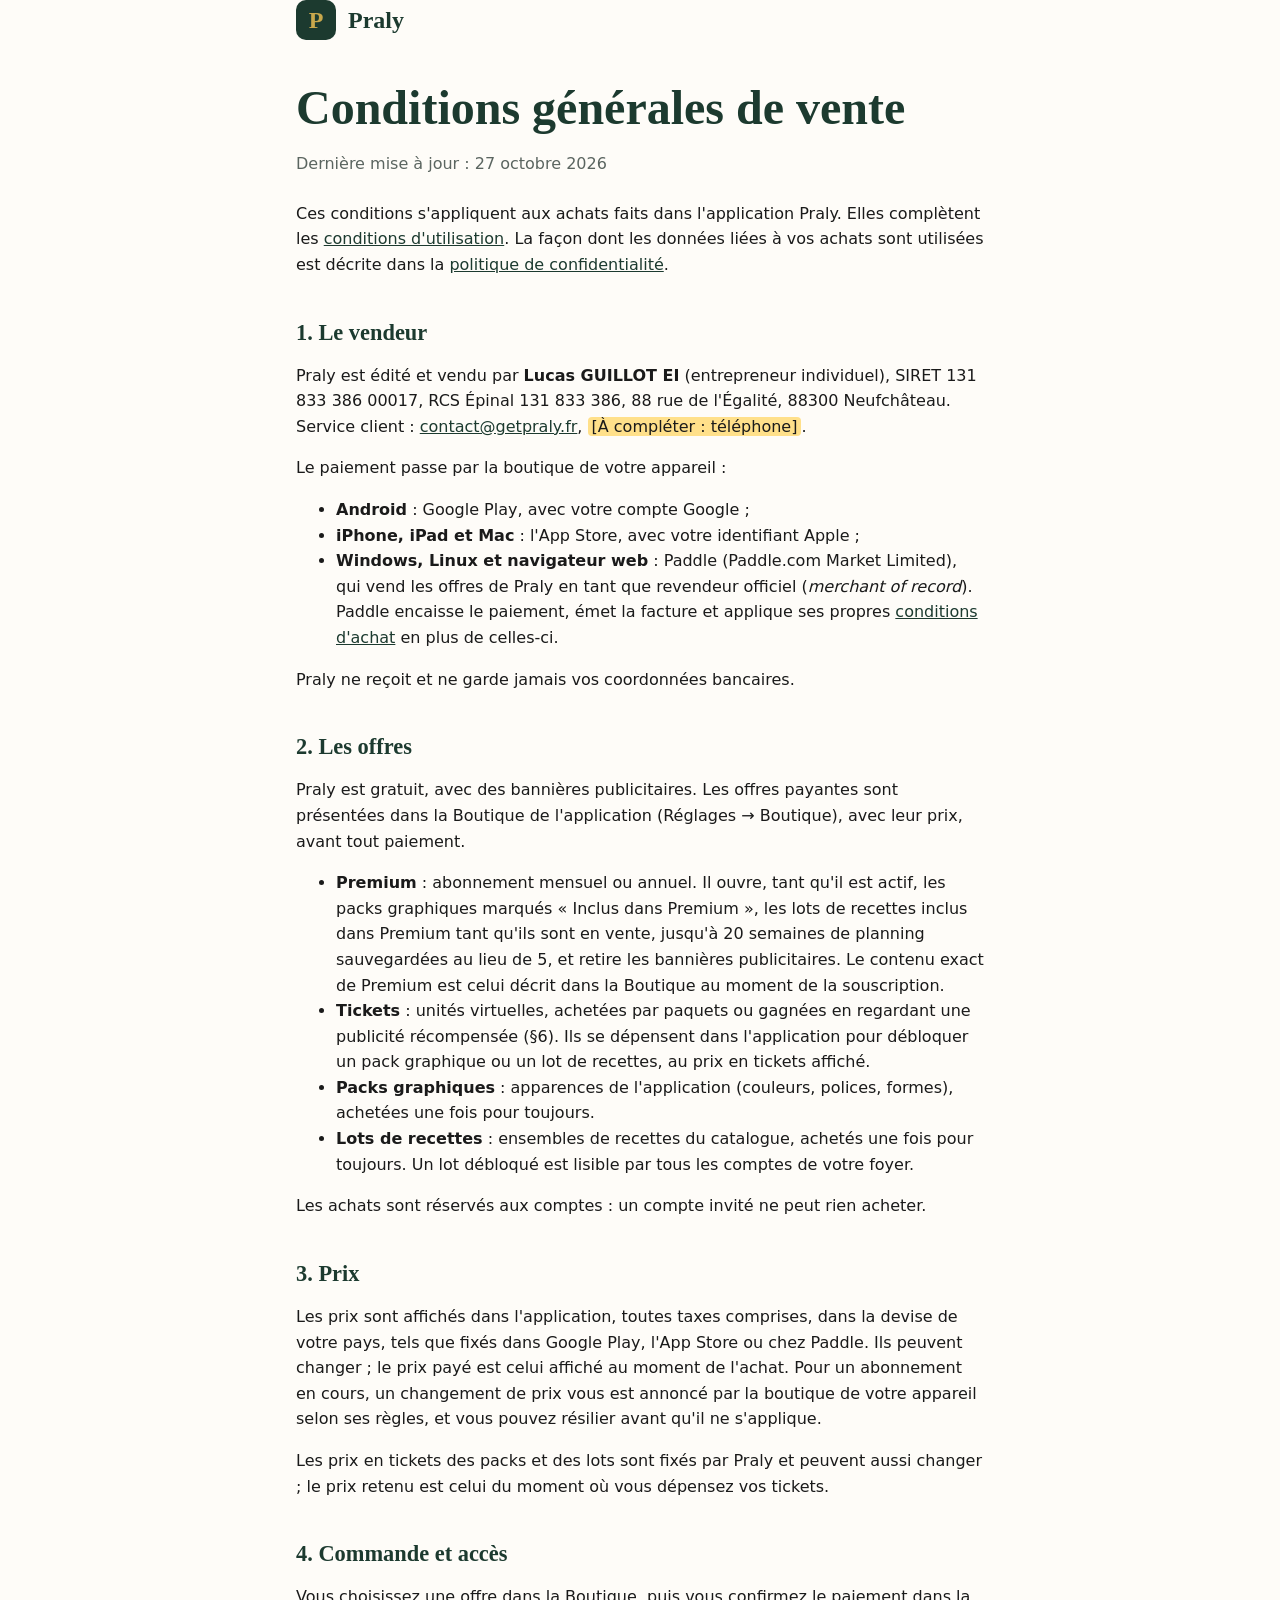
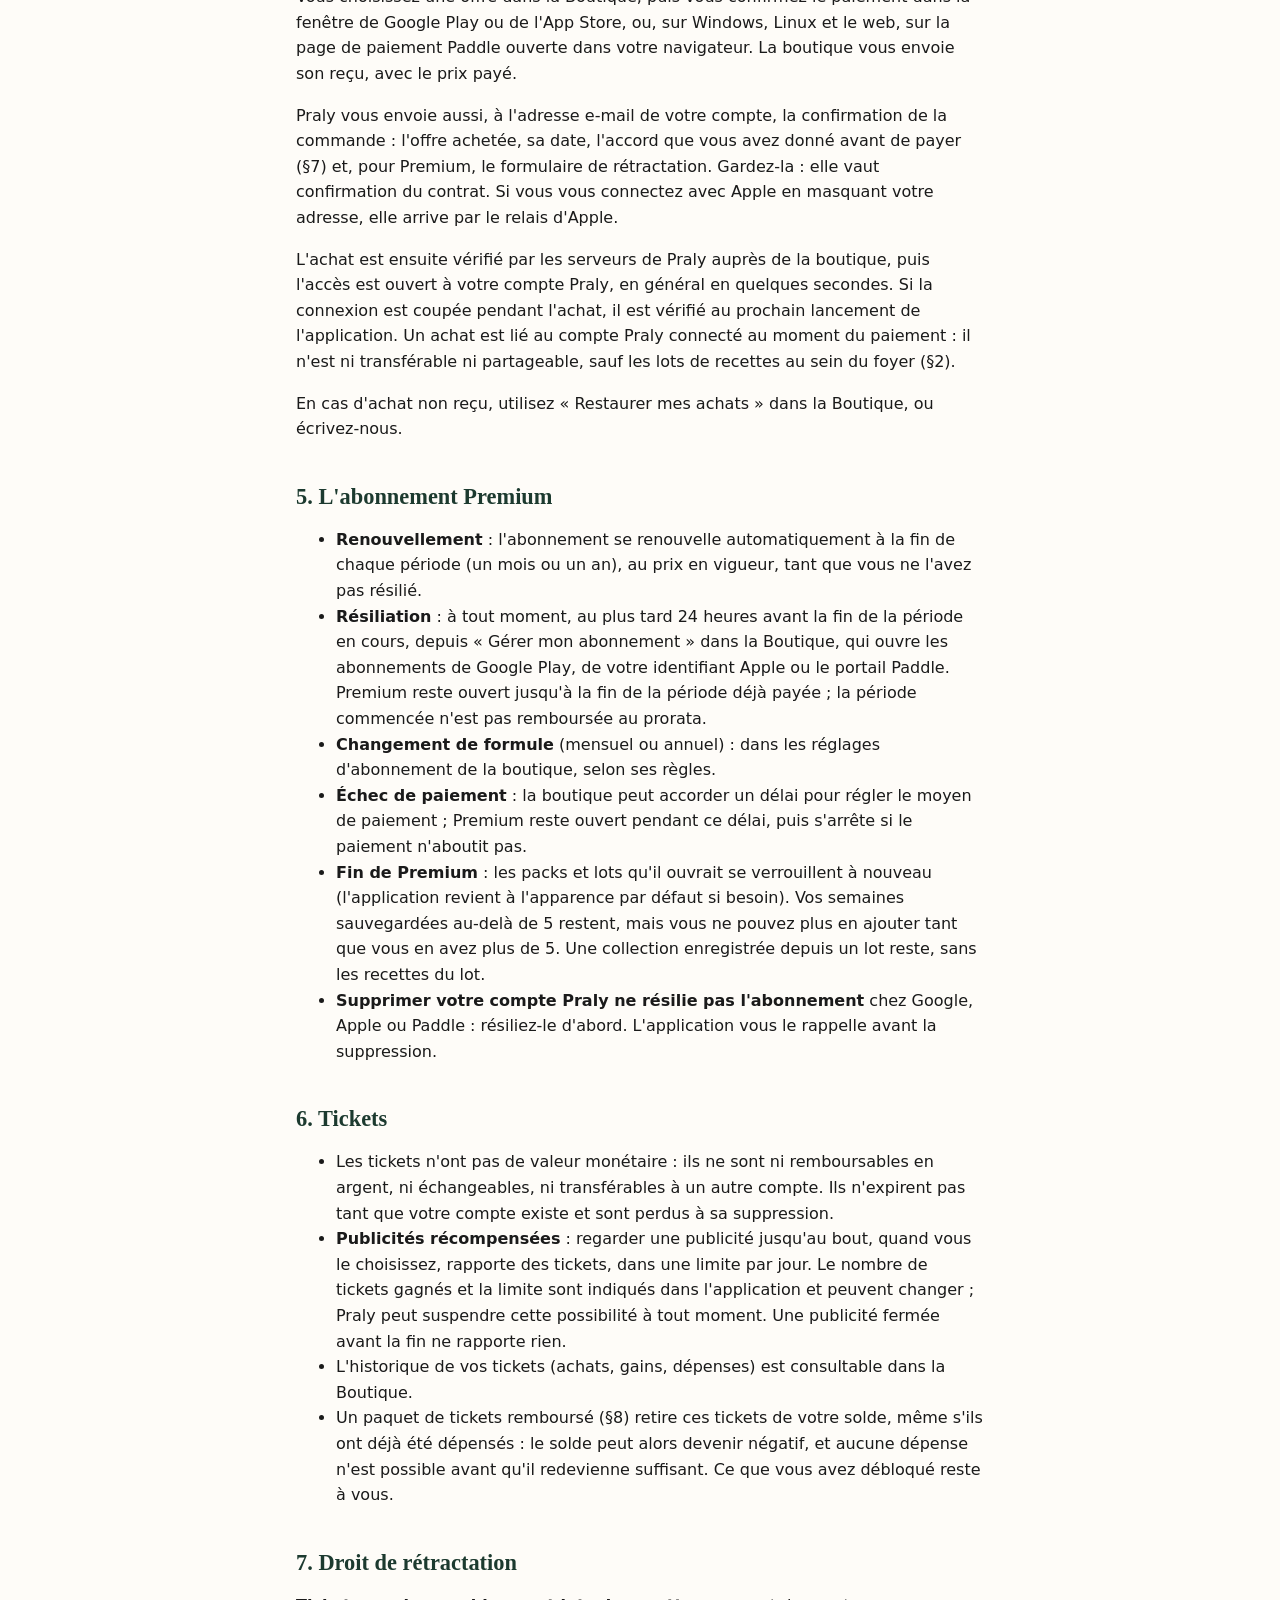
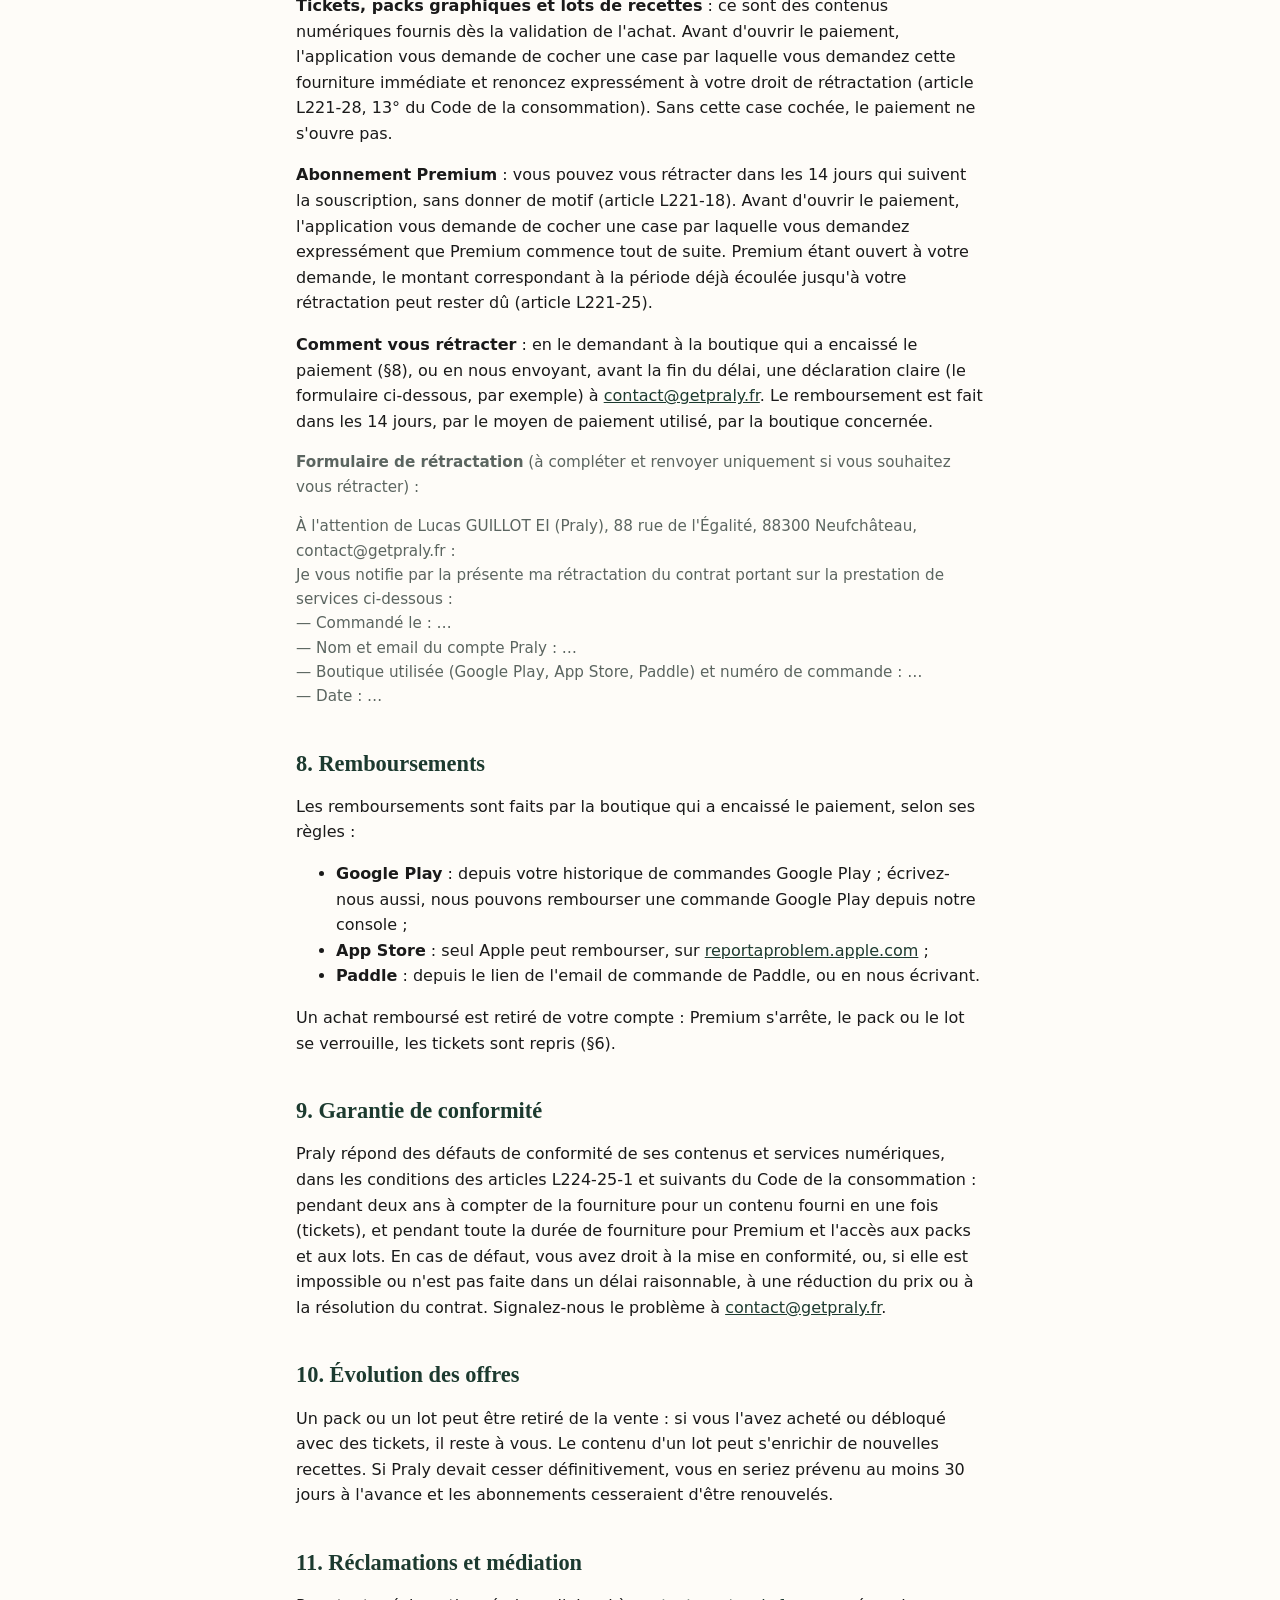
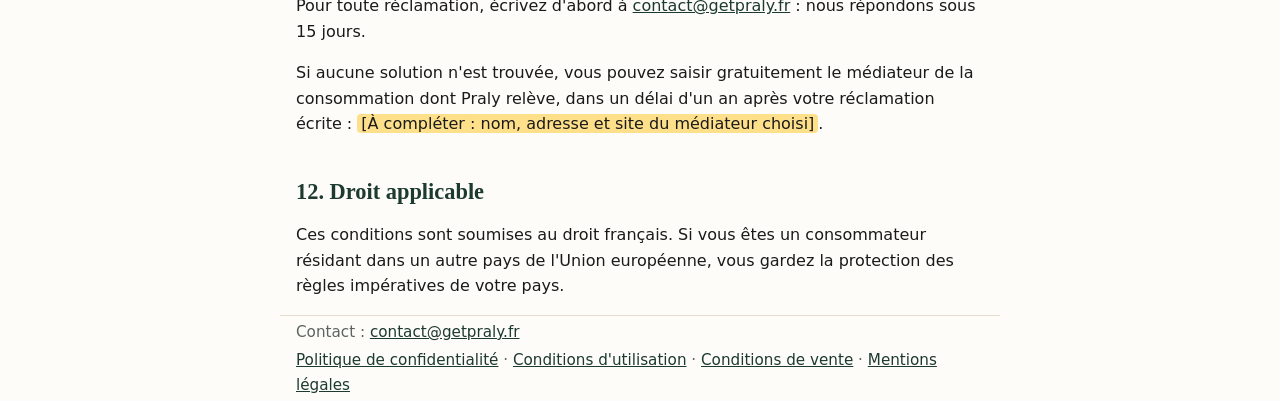
==== conditions-de-vente/index.html @ 18675dee "Conditions de vente, confidentialité et mentions légales à jour ; robots.txt et sitemap - Conditions" ====
<!doctype html>
<html lang="fr">
<head>
  <meta charset="utf-8">
  <meta name="viewport" content="width=device-width, initial-scale=1">
  <title>Conditions de vente · Praly</title>
  <meta name="description" content="Conditions générales de vente des offres payantes de l'application Praly : Premium, tickets, packs graphiques et lots de recettes.">
  <meta name="theme-color" content="#1C3A2F">
  <link rel="canonical" href="https://getpraly.fr/conditions-de-vente/">
  <link rel="icon" href="/favicon.svg" type="image/svg+xml">
  <link rel="stylesheet" href="/styles.css">
</head>
<body class="doc">
  <header class="wrap">
    <a class="logo" href="/"><span class="logo-mark">P</span>Praly</a>
  </header>

  <main class="wrap">
    <h1>Conditions générales de vente</h1>
    <p class="updated">Dernière mise à jour : 27 octobre 2026</p>

    <p>Ces conditions s'appliquent aux achats faits dans l'application Praly. Elles complètent les <a href="/conditions/">conditions d'utilisation</a>. La façon dont les données liées à vos achats sont utilisées est décrite dans la <a href="/confidentialite/">politique de confidentialité</a>.</p>

    <h2>1. Le vendeur</h2>
    <p>Praly est édité et vendu par <strong>Lucas GUILLOT EI</strong> (entrepreneur individuel), SIRET 131 833 386 00017, RCS Épinal 131 833 386, 88 rue de l'Égalité, 88300 Neufchâteau. Service client : <a href="mailto:contact@getpraly.fr">contact@getpraly.fr</a>, <mark class="todo">[À compléter : téléphone]</mark>.</p>
    <p>Le paiement passe par la boutique de votre appareil :</p>
    <ul>
      <li><strong>Android</strong> : Google Play, avec votre compte Google ;</li>
      <li><strong>iPhone, iPad et Mac</strong> : l'App Store, avec votre identifiant Apple ;</li>
      <li><strong>Windows, Linux et navigateur web</strong> : Paddle (Paddle.com Market Limited), qui vend les offres de Praly en tant que revendeur officiel (<em>merchant of record</em>). Paddle encaisse le paiement, émet la facture et applique ses propres <a href="https://www.paddle.com/legal/checkout-buyer-terms">conditions d'achat</a> en plus de celles-ci.</li>
    </ul>
    <p>Praly ne reçoit et ne garde jamais vos coordonnées bancaires.</p>

    <h2>2. Les offres</h2>
    <p>Praly est gratuit, avec des bannières publicitaires. Les offres payantes sont présentées dans la Boutique de l'application (Réglages → Boutique), avec leur prix, avant tout paiement.</p>
    <ul>
      <li><strong>Premium</strong> : abonnement mensuel ou annuel. Il ouvre, tant qu'il est actif, les packs graphiques marqués « Inclus dans Premium », les lots de recettes inclus dans Premium tant qu'ils sont en vente, jusqu'à 20 semaines de planning sauvegardées au lieu de 5, et retire les bannières publicitaires. Le contenu exact de Premium est celui décrit dans la Boutique au moment de la souscription.</li>
      <li><strong>Tickets</strong> : unités virtuelles, achetées par paquets ou gagnées en regardant une publicité récompensée (§6). Ils se dépensent dans l'application pour débloquer un pack graphique ou un lot de recettes, au prix en tickets affiché.</li>
      <li><strong>Packs graphiques</strong> : apparences de l'application (couleurs, polices, formes), achetées une fois pour toujours.</li>
      <li><strong>Lots de recettes</strong> : ensembles de recettes du catalogue, achetés une fois pour toujours. Un lot débloqué est lisible par tous les comptes de votre foyer.</li>
    </ul>
    <p>Les achats sont réservés aux comptes : un compte invité ne peut rien acheter.</p>

    <h2>3. Prix</h2>
    <p>Les prix sont affichés dans l'application, toutes taxes comprises, dans la devise de votre pays, tels que fixés dans Google Play, l'App Store ou chez Paddle. Ils peuvent changer ; le prix payé est celui affiché au moment de l'achat. Pour un abonnement en cours, un changement de prix vous est annoncé par la boutique de votre appareil selon ses règles, et vous pouvez résilier avant qu'il ne s'applique.</p>
    <p>Les prix en tickets des packs et des lots sont fixés par Praly et peuvent aussi changer ; le prix retenu est celui du moment où vous dépensez vos tickets.</p>

    <h2>4. Commande et accès</h2>
    <p>Vous choisissez une offre dans la Boutique, puis vous confirmez le paiement dans la fenêtre de Google Play ou de l'App Store, ou, sur Windows, Linux et le web, sur la page de paiement Paddle ouverte dans votre navigateur. La boutique vous envoie son reçu, avec le prix payé.</p>
    <p>Praly vous envoie aussi, à l'adresse e-mail de votre compte, la confirmation de la commande : l'offre achetée, sa date, l'accord que vous avez donné avant de payer (§7) et, pour Premium, le formulaire de rétractation. Gardez-la : elle vaut confirmation du contrat. Si vous vous connectez avec Apple en masquant votre adresse, elle arrive par le relais d'Apple.</p>
    <p>L'achat est ensuite vérifié par les serveurs de Praly auprès de la boutique, puis l'accès est ouvert à votre compte Praly, en général en quelques secondes. Si la connexion est coupée pendant l'achat, il est vérifié au prochain lancement de l'application. Un achat est lié au compte Praly connecté au moment du paiement : il n'est ni transférable ni partageable, sauf les lots de recettes au sein du foyer (§2).</p>
    <p>En cas d'achat non reçu, utilisez « Restaurer mes achats » dans la Boutique, ou écrivez-nous.</p>

    <h2>5. L'abonnement Premium</h2>
    <ul>
      <li><strong>Renouvellement</strong> : l'abonnement se renouvelle automatiquement à la fin de chaque période (un mois ou un an), au prix en vigueur, tant que vous ne l'avez pas résilié.</li>
      <li><strong>Résiliation</strong> : à tout moment, au plus tard 24 heures avant la fin de la période en cours, depuis « Gérer mon abonnement » dans la Boutique, qui ouvre les abonnements de Google Play, de votre identifiant Apple ou le portail Paddle. Premium reste ouvert jusqu'à la fin de la période déjà payée ; la période commencée n'est pas remboursée au prorata.</li>
      <li><strong>Changement de formule</strong> (mensuel ou annuel) : dans les réglages d'abonnement de la boutique, selon ses règles.</li>
      <li><strong>Échec de paiement</strong> : la boutique peut accorder un délai pour régler le moyen de paiement ; Premium reste ouvert pendant ce délai, puis s'arrête si le paiement n'aboutit pas.</li>
      <li><strong>Fin de Premium</strong> : les packs et lots qu'il ouvrait se verrouillent à nouveau (l'application revient à l'apparence par défaut si besoin). Vos semaines sauvegardées au-delà de 5 restent, mais vous ne pouvez plus en ajouter tant que vous en avez plus de 5. Une collection enregistrée depuis un lot reste, sans les recettes du lot.</li>
      <li><strong>Supprimer votre compte Praly ne résilie pas l'abonnement</strong> chez Google, Apple ou Paddle : résiliez-le d'abord. L'application vous le rappelle avant la suppression.</li>
    </ul>

    <h2>6. Tickets</h2>
    <ul>
      <li>Les tickets n'ont pas de valeur monétaire : ils ne sont ni remboursables en argent, ni échangeables, ni transférables à un autre compte. Ils n'expirent pas tant que votre compte existe et sont perdus à sa suppression.</li>
      <li><strong>Publicités récompensées</strong> : regarder une publicité jusqu'au bout, quand vous le choisissez, rapporte des tickets, dans une limite par jour. Le nombre de tickets gagnés et la limite sont indiqués dans l'application et peuvent changer ; Praly peut suspendre cette possibilité à tout moment. Une publicité fermée avant la fin ne rapporte rien.</li>
      <li>L'historique de vos tickets (achats, gains, dépenses) est consultable dans la Boutique.</li>
      <li>Un paquet de tickets remboursé (§8) retire ces tickets de votre solde, même s'ils ont déjà été dépensés : le solde peut alors devenir négatif, et aucune dépense n'est possible avant qu'il redevienne suffisant. Ce que vous avez débloqué reste à vous.</li>
    </ul>

    <h2>7. Droit de rétractation</h2>
    <p><strong>Tickets, packs graphiques et lots de recettes</strong> : ce sont des contenus numériques fournis dès la validation de l'achat. Avant d'ouvrir le paiement, l'application vous demande de cocher une case par laquelle vous demandez cette fourniture immédiate et renoncez expressément à votre droit de rétractation (article L221-28, 13° du Code de la consommation). Sans cette case cochée, le paiement ne s'ouvre pas.</p>
    <p><strong>Abonnement Premium</strong> : vous pouvez vous rétracter dans les 14 jours qui suivent la souscription, sans donner de motif (article L221-18). Avant d'ouvrir le paiement, l'application vous demande de cocher une case par laquelle vous demandez expressément que Premium commence tout de suite. Premium étant ouvert à votre demande, le montant correspondant à la période déjà écoulée jusqu'à votre rétractation peut rester dû (article L221-25).</p>
    <p><strong>Comment vous rétracter</strong> : en le demandant à la boutique qui a encaissé le paiement (§8), ou en nous envoyant, avant la fin du délai, une déclaration claire (le formulaire ci-dessous, par exemple) à <a href="mailto:contact@getpraly.fr">contact@getpraly.fr</a>. Le remboursement est fait dans les 14 jours, par le moyen de paiement utilisé, par la boutique concernée.</p>
    <div class="note">
      <p><strong>Formulaire de rétractation</strong> (à compléter et renvoyer uniquement si vous souhaitez vous rétracter) :</p>
      <p>À l'attention de Lucas GUILLOT EI (Praly), 88 rue de l'Égalité, 88300 Neufchâteau, contact@getpraly.fr :<br>
        Je vous notifie par la présente ma rétractation du contrat portant sur la prestation de services ci-dessous :<br>
        — Commandé le : …<br>
        — Nom et email du compte Praly : …<br>
        — Boutique utilisée (Google Play, App Store, Paddle) et numéro de commande : …<br>
        — Date : …</p>
    </div>

    <h2>8. Remboursements</h2>
    <p>Les remboursements sont faits par la boutique qui a encaissé le paiement, selon ses règles :</p>
    <ul>
      <li><strong>Google Play</strong> : depuis votre historique de commandes Google Play ; écrivez-nous aussi, nous pouvons rembourser une commande Google Play depuis notre console ;</li>
      <li><strong>App Store</strong> : seul Apple peut rembourser, sur <a href="https://reportaproblem.apple.com">reportaproblem.apple.com</a> ;</li>
      <li><strong>Paddle</strong> : depuis le lien de l'email de commande de Paddle, ou en nous écrivant.</li>
    </ul>
    <p>Un achat remboursé est retiré de votre compte : Premium s'arrête, le pack ou le lot se verrouille, les tickets sont repris (§6).</p>

    <h2>9. Garantie de conformité</h2>
    <p>Praly répond des défauts de conformité de ses contenus et services numériques, dans les conditions des articles L224-25-1 et suivants du Code de la consommation : pendant deux ans à compter de la fourniture pour un contenu fourni en une fois (tickets), et pendant toute la durée de fourniture pour Premium et l'accès aux packs et aux lots. En cas de défaut, vous avez droit à la mise en conformité, ou, si elle est impossible ou n'est pas faite dans un délai raisonnable, à une réduction du prix ou à la résolution du contrat. Signalez-nous le problème à <a href="mailto:contact@getpraly.fr">contact@getpraly.fr</a>.</p>

    <h2>10. Évolution des offres</h2>
    <p>Un pack ou un lot peut être retiré de la vente : si vous l'avez acheté ou débloqué avec des tickets, il reste à vous. Le contenu d'un lot peut s'enrichir de nouvelles recettes. Si Praly devait cesser définitivement, vous en seriez prévenu au moins 30 jours à l'avance et les abonnements cesseraient d'être renouvelés.</p>

    <h2>11. Réclamations et médiation</h2>
    <p>Pour toute réclamation, écrivez d'abord à <a href="mailto:contact@getpraly.fr">contact@getpraly.fr</a> : nous répondons sous 15 jours.</p>
    <p>Si aucune solution n'est trouvée, vous pouvez saisir gratuitement le médiateur de la consommation dont Praly relève, dans un délai d'un an après votre réclamation écrite : <mark class="todo">[À compléter : nom, adresse et site du médiateur choisi]</mark>.</p>

    <h2>12. Droit applicable</h2>
    <p>Ces conditions sont soumises au droit français. Si vous êtes un consommateur résidant dans un autre pays de l'Union européenne, vous gardez la protection des règles impératives de votre pays.</p>
  </main>

  <footer class="wrap">
    <p>Contact : <a href="mailto:contact@getpraly.fr">contact@getpraly.fr</a></p>
    <p><a href="/confidentialite/">Politique de confidentialité</a> · <a href="/conditions/">Conditions d'utilisation</a> · <a href="/conditions-de-vente/">Conditions de vente</a> · <a href="/mentions-legales/">Mentions légales</a></p>
  </footer>
</body>
</html>
---- styles.css ----
/* Styles communs du site. Aucune ressource externe : le site ne transmet
   l'adresse IP des visiteurs à aucun tiers (hors hébergeur). */
:root {
  --bg: #FEFCF8;
  --text: #1A1A1A;
  --muted: #5B6560;
  --primary: #1C3A2F;
  --accent: #C9A84C;
  --card: #F4EFE3;
  --border: #E6DFCF;
}
@media (prefers-color-scheme: dark) {
  :root {
    --bg: #1A2620;
    --text: #F0F0F0;
    --muted: #A9B5AE;
    --primary: #8FBF9F;
    --accent: #E0C878;
    --card: #223129;
    --border: #2F4237;
  }
}
* { box-sizing: border-box; }
html { -webkit-text-size-adjust: 100%; }
body {
  margin: 0;
  background: var(--bg);
  color: var(--text);
  font-family: system-ui, -apple-system, "Segoe UI", Roboto, sans-serif;
  line-height: 1.6;
  overflow-wrap: break-word;
}
a { color: var(--primary); }
.wrap { max-width: 720px; margin: 0 auto; padding: 0 16px; }
header { padding: 32px 0 0; }
.logo {
  display: inline-flex; align-items: center; gap: 12px;
  font-family: Georgia, "Times New Roman", serif;
  font-size: 1.5rem; font-weight: 700; color: var(--primary);
  text-decoration: none;
}
.logo-mark {
  width: 40px; height: 40px; border-radius: 10px;
  display: grid; place-items: center;
  background: #1C3A2F; color: #C9A84C;
}
main { padding: 64px 0 48px; }
h1, h2 { font-family: Georgia, "Times New Roman", serif; color: var(--primary); }
h1 { font-size: clamp(2rem, 6vw, 3rem); line-height: 1.15; margin: 0 0 16px; }
h2 { font-size: 1.4rem; line-height: 1.3; margin: 40px 0 12px; }
h3 { font-size: 1.05rem; margin: 24px 0 8px; }
.lead { font-size: 1.15rem; color: var(--muted); margin: 0 0 32px; }
.badge {
  display: inline-block; padding: 6px 14px; border-radius: 999px;
  border: 1px solid var(--accent); font-size: .95rem;
}
ul.features { list-style: none; padding: 0; margin: 48px 0 0; display: grid; gap: 12px; }
ul.features li {
  background: var(--card); border: 1px solid var(--border);
  border-radius: 12px; padding: 16px 20px;
}
ul.features strong { color: var(--primary); }
.doc main { padding-top: 40px; }
.doc .updated { color: var(--muted); margin: 0 0 24px; }
.table-scroll { overflow-x: auto; }
table { border-collapse: collapse; width: 100%; font-size: .95rem; }
th, td { text-align: left; vertical-align: top; padding: 10px 12px; border-bottom: 1px solid var(--border); }
th { color: var(--primary); }
footer {
  border-top: 1px solid var(--border);
  padding: 24px 0 40px; color: var(--muted); font-size: .95rem;
}
footer p { margin: 4px 0; }
.note { color: var(--muted); font-size: .95rem; }
/* Brouillon : information encore à fournir, à retirer avant la mise en ligne. */
mark.todo { background: #FFE08A; color: #1A1A1A; padding: 0 4px; border-radius: 4px; }
.invite-code {
  display: flex; flex-wrap: wrap; align-items: center; gap: 12px;
  background: var(--card); border: 1px solid var(--border);
  border-radius: 12px; padding: 16px 20px;
}
.invite-code code {
  font-size: clamp(1.3rem, 6vw, 1.8rem); letter-spacing: .08em;
  color: var(--primary); user-select: all;
}
.button {
  display: inline-block; padding: 12px 24px; border-radius: 999px;
  background: var(--primary); color: var(--bg); border: 1px solid var(--primary);
  font: inherit; font-weight: 600; text-decoration: none; cursor: pointer;
}
.button.secondary { background: transparent; color: var(--primary); padding: 8px 16px; }
.stores { display: flex; flex-wrap: wrap; gap: 12px; }
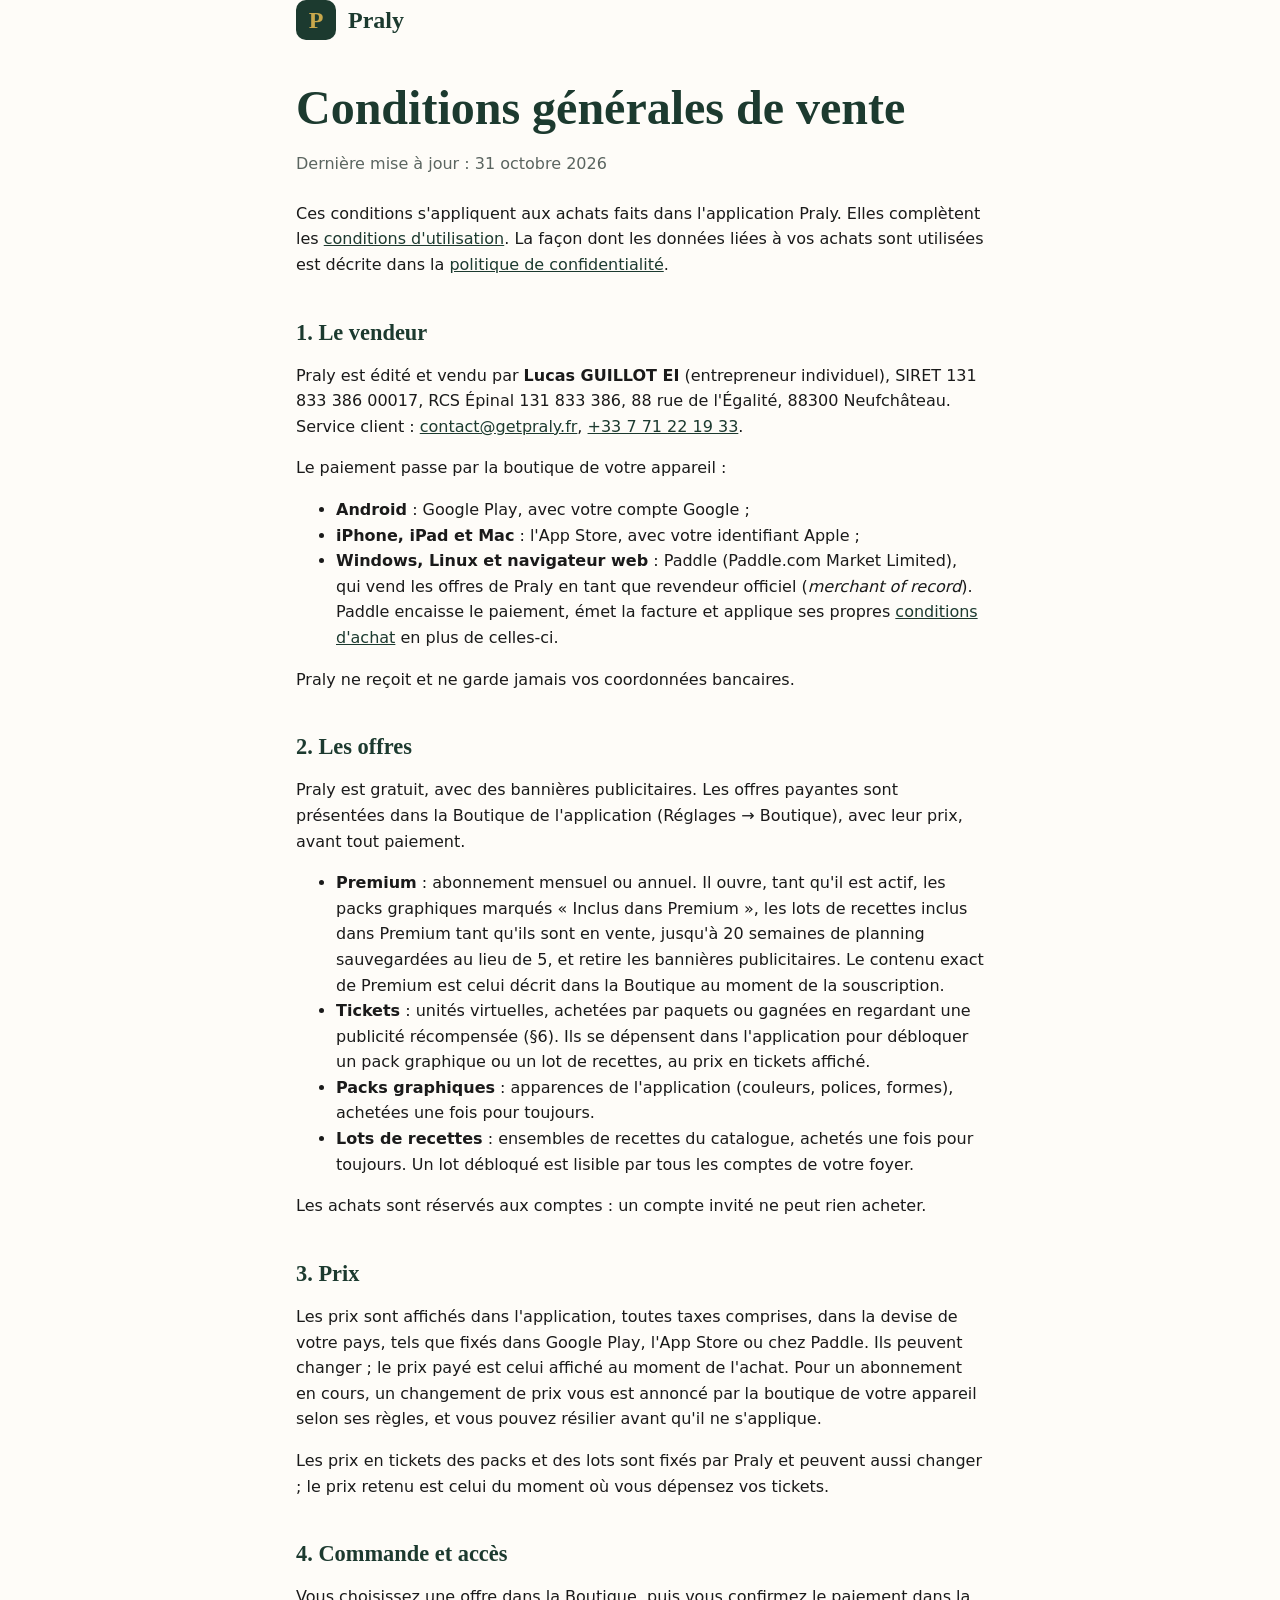
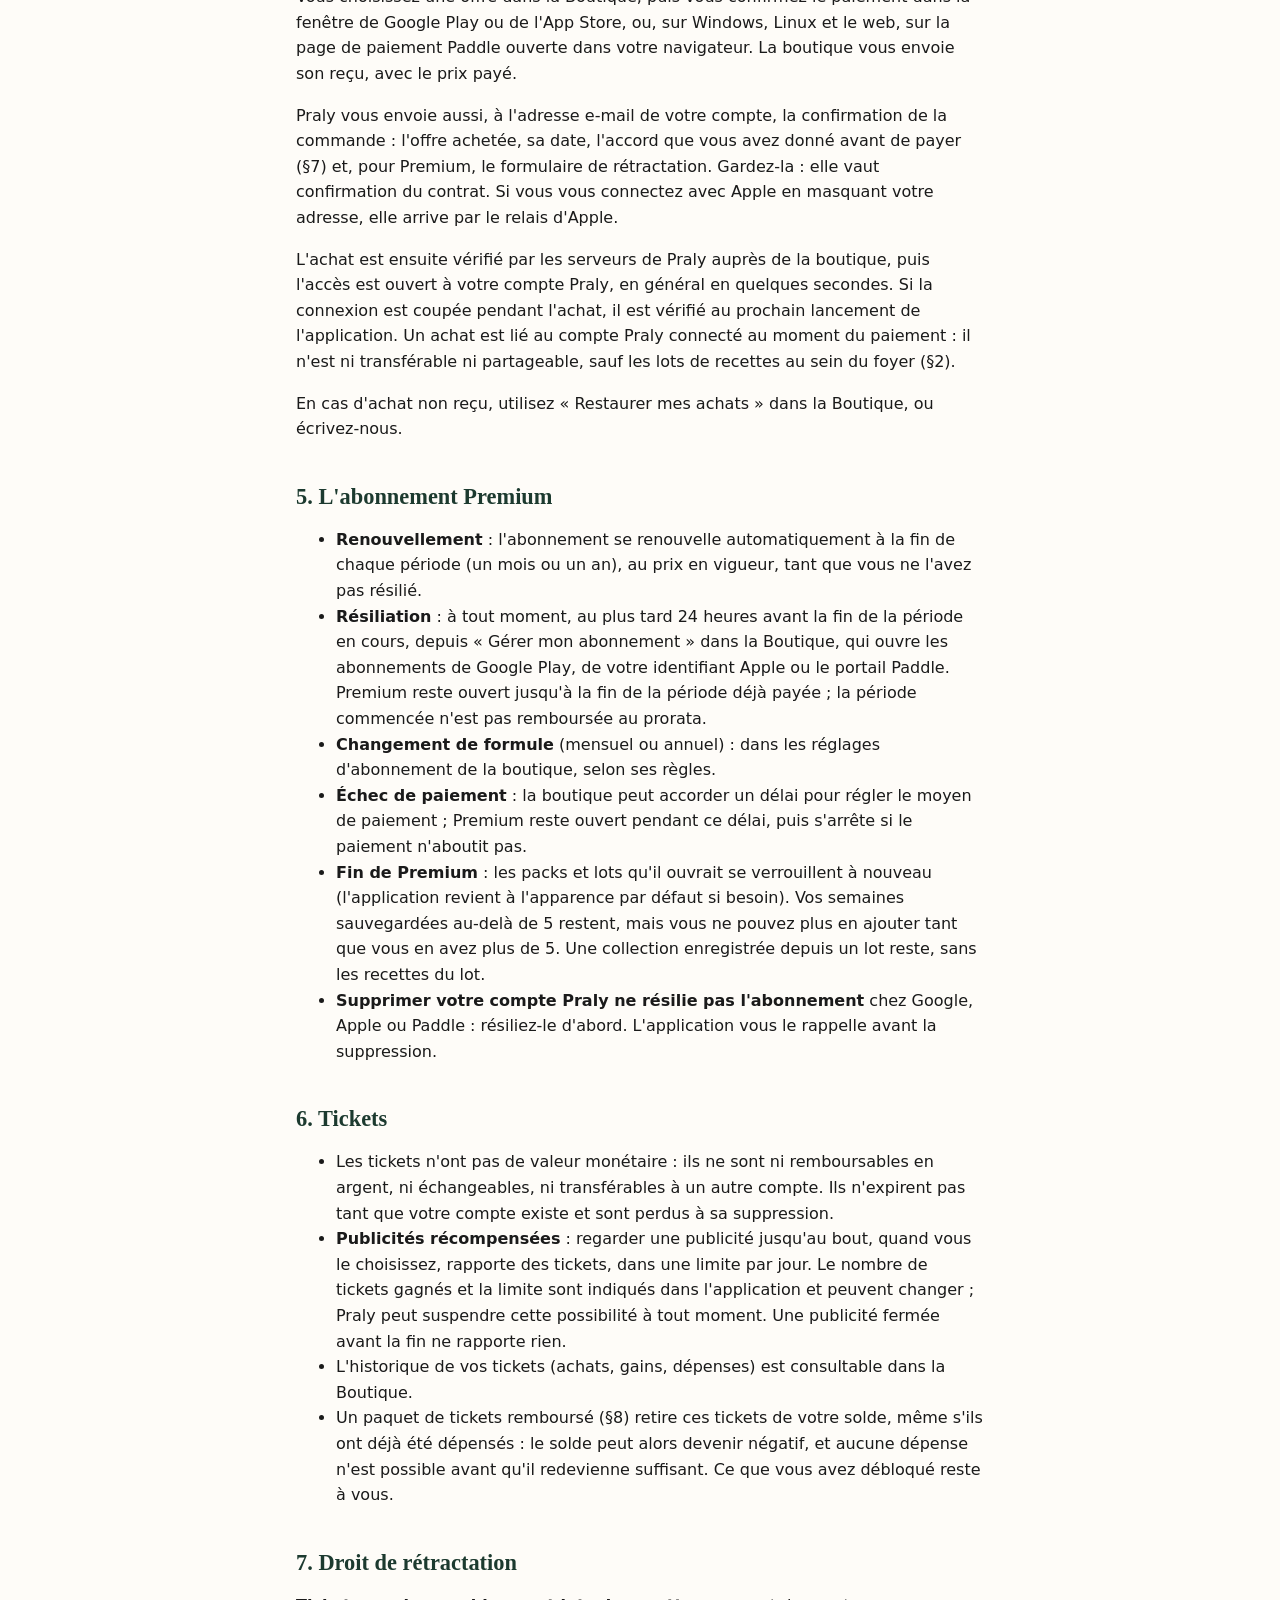
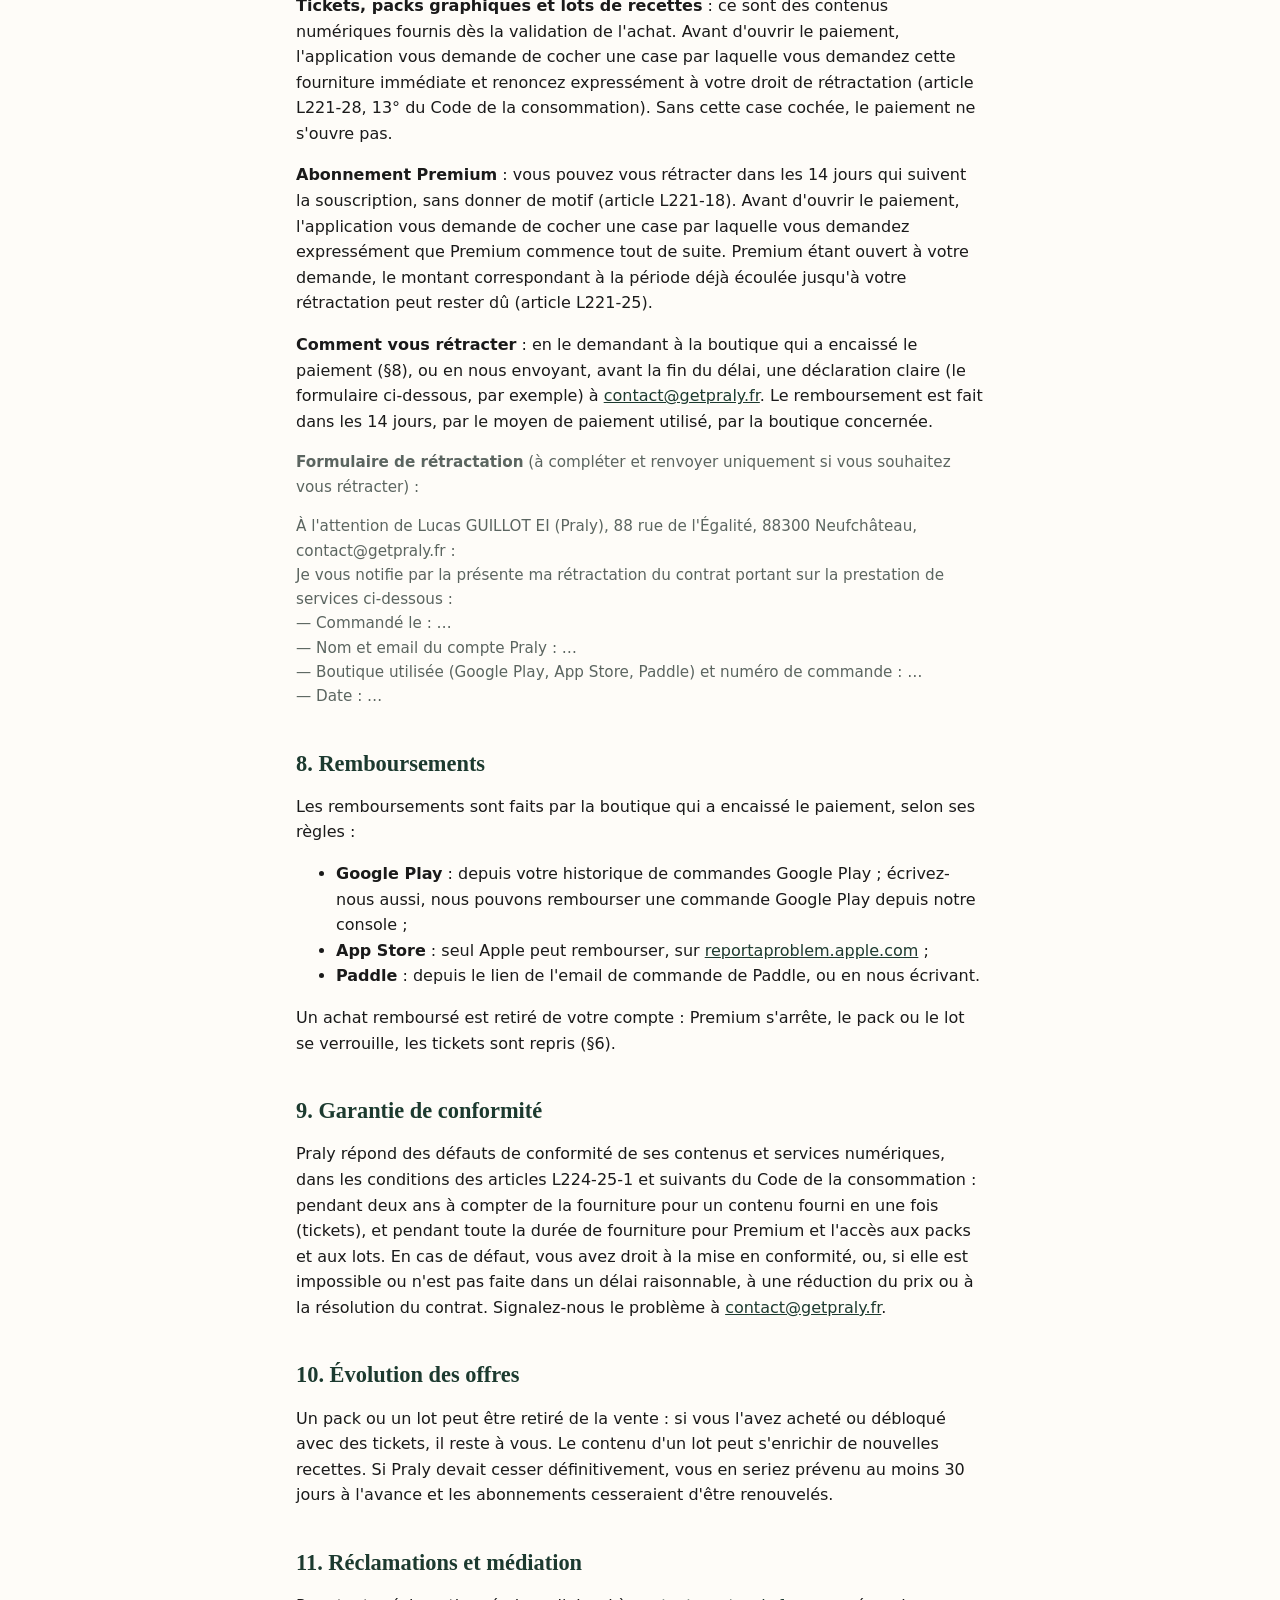
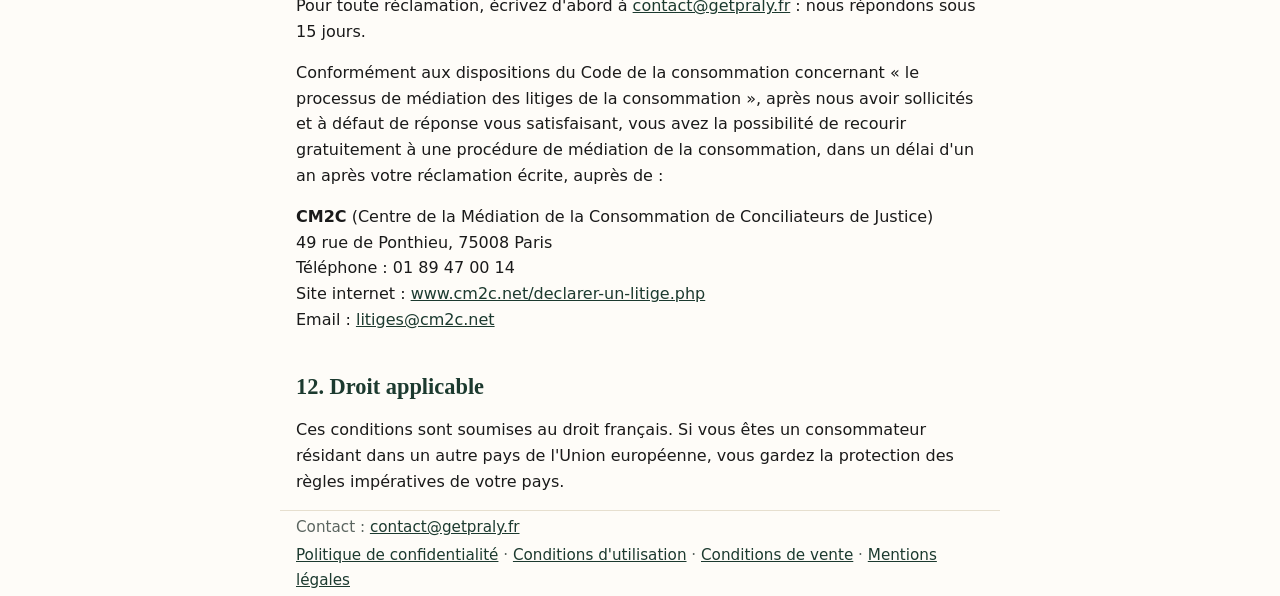
==== commit 3c2d87ee: "Médiateur CM2C et téléphone dans les CGV et les mentions légales ; liens Windows CGV §1 et mentions " ====
--- a/conditions-de-vente/index.html
+++ b/conditions-de-vente/index.html
@@ -17,12 +17,12 @@
 
   <main class="wrap">
     <h1>Conditions générales de vente</h1>
-    <p class="updated">Dernière mise à jour : 27 octobre 2026</p>
+    <p class="updated">Dernière mise à jour : 31 octobre 2026</p>
 
     <p>Ces conditions s'appliquent aux achats faits dans l'application Praly. Elles complètent les <a href="/conditions/">conditions d'utilisation</a>. La façon dont les données liées à vos achats sont utilisées est décrite dans la <a href="/confidentialite/">politique de confidentialité</a>.</p>
 
     <h2>1. Le vendeur</h2>
-    <p>Praly est édité et vendu par <strong>Lucas GUILLOT EI</strong> (entrepreneur individuel), SIRET 131 833 386 00017, RCS Épinal 131 833 386, 88 rue de l'Égalité, 88300 Neufchâteau. Service client : <a href="mailto:contact@getpraly.fr">contact@getpraly.fr</a>, <mark class="todo">[À compléter : téléphone]</mark>.</p>
+    <p>Praly est édité et vendu par <strong>Lucas GUILLOT EI</strong> (entrepreneur individuel), SIRET 131 833 386 00017, RCS Épinal 131 833 386, 88 rue de l'Égalité, 88300 Neufchâteau. Service client : <a href="mailto:contact@getpraly.fr">contact@getpraly.fr</a>, <a href="tel:+33771221933">+33 7 71 22 19 33</a>.</p>
     <p>Le paiement passe par la boutique de votre appareil :</p>
     <ul>
       <li><strong>Android</strong> : Google Play, avec votre compte Google ;</li>
@@ -100,8 +100,12 @@
 
     <h2>11. Réclamations et médiation</h2>
     <p>Pour toute réclamation, écrivez d'abord à <a href="mailto:contact@getpraly.fr">contact@getpraly.fr</a> : nous répondons sous 15 jours.</p>
-    <p>Si aucune solution n'est trouvée, vous pouvez saisir gratuitement le médiateur de la consommation dont Praly relève, dans un délai d'un an après votre réclamation écrite : <mark class="todo">[À compléter : nom, adresse et site du médiateur choisi]</mark>.</p>
-
+    <p>Conformément aux dispositions du Code de la consommation concernant « le processus de médiation des litiges de la consommation », après nous avoir sollicités et à défaut de réponse vous satisfaisant, vous avez la possibilité de recourir gratuitement à une procédure de médiation de la consommation, dans un délai d'un an après votre réclamation écrite, auprès de :</p>
+    <p><strong>CM2C</strong> (Centre de la Médiation de la Consommation de Conciliateurs de Justice)<br>
+      49 rue de Ponthieu, 75008 Paris<br>
+      Téléphone : 01 89 47 00 14<br>
+      Site internet : <a href="https://www.cm2c.net/declarer-un-litige.php">www.cm2c.net/declarer-un-litige.php</a><br>
+      Email : <a href="mailto:litiges@cm2c.net">litiges@cm2c.net</a></p>
     <h2>12. Droit applicable</h2>
     <p>Ces conditions sont soumises au droit français. Si vous êtes un consommateur résidant dans un autre pays de l'Union européenne, vous gardez la protection des règles impératives de votre pays.</p>
   </main>
